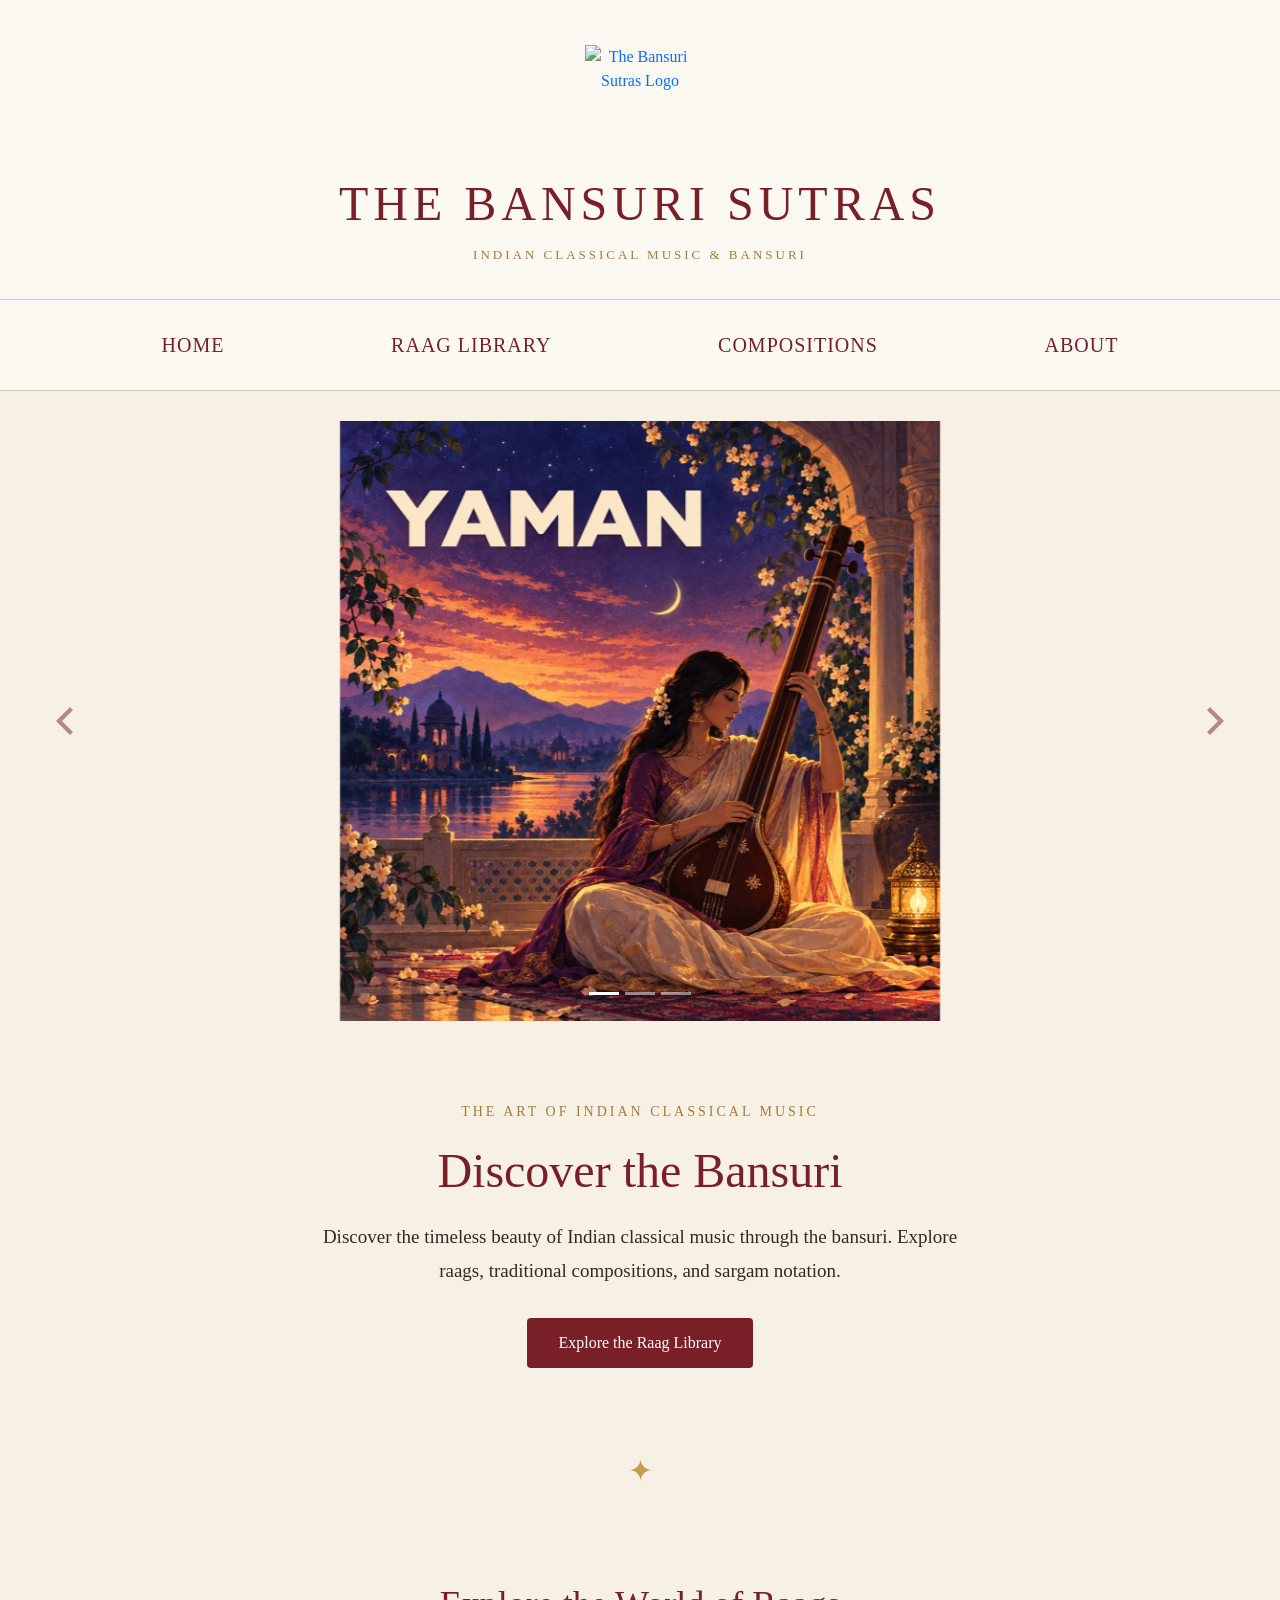
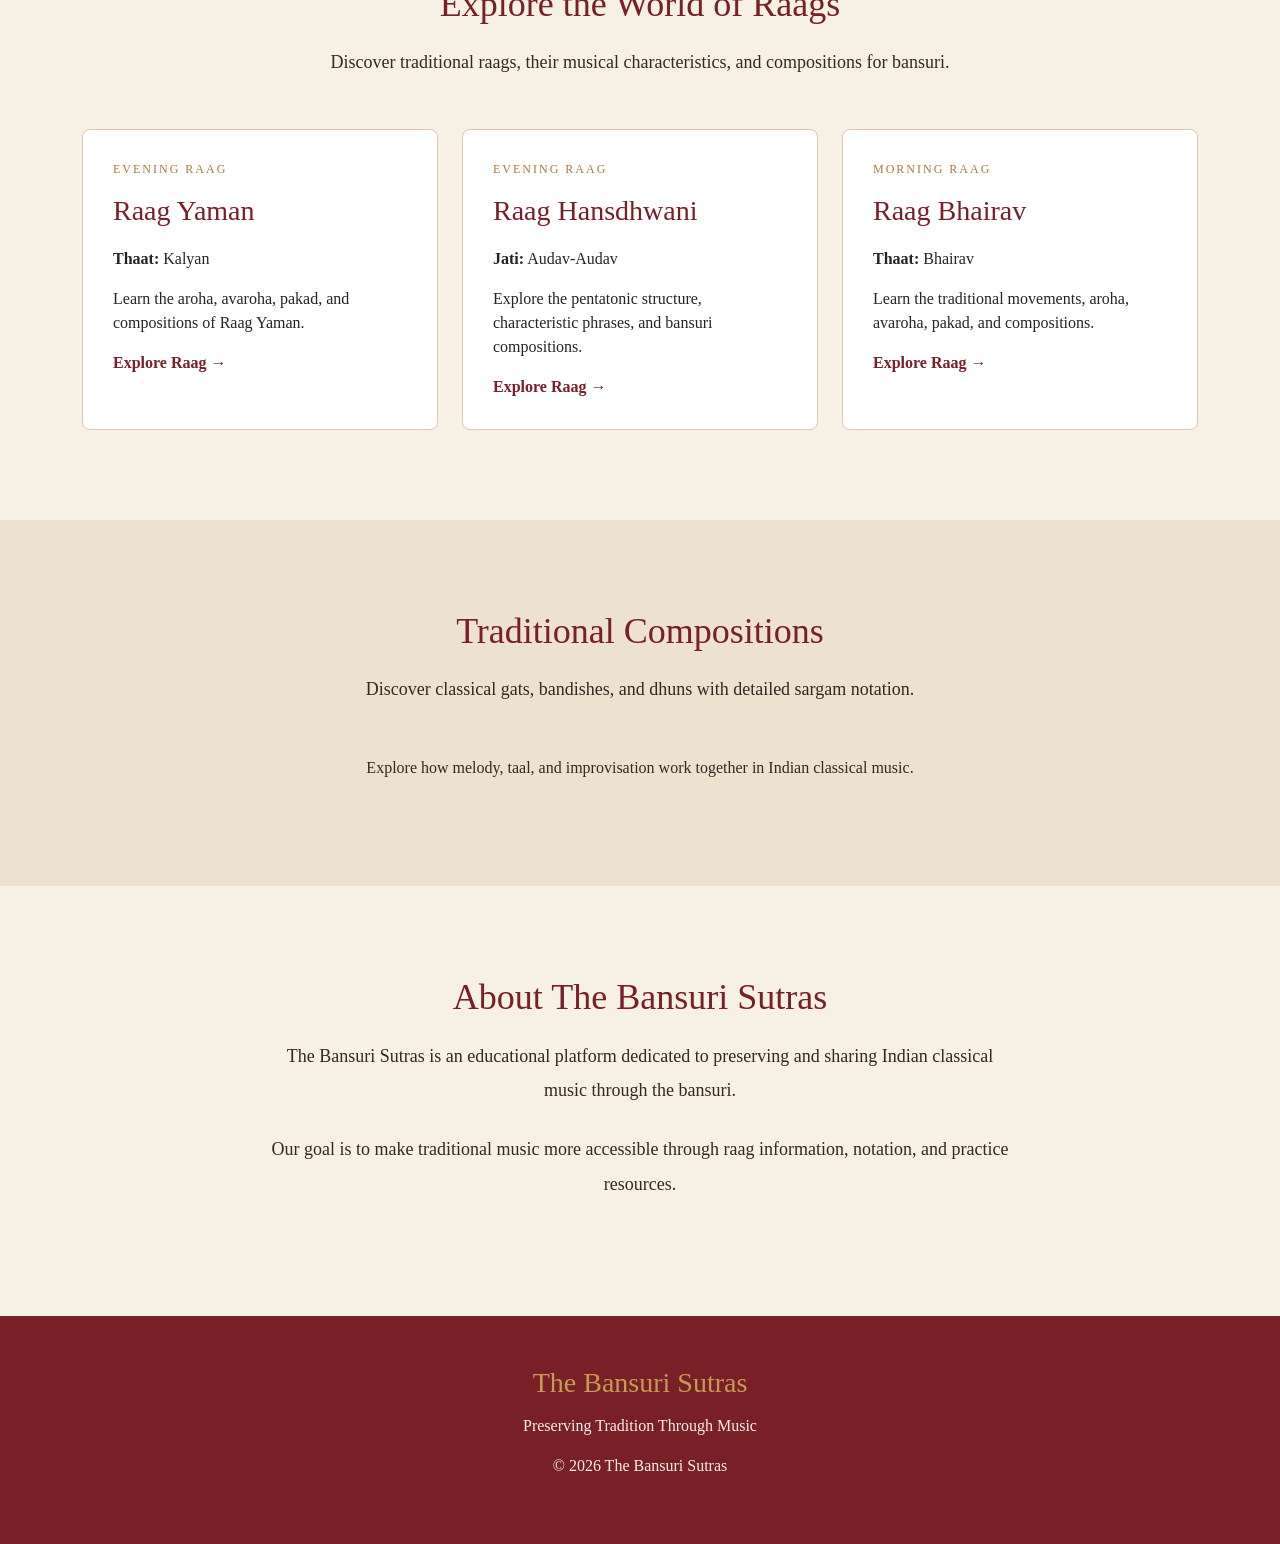
==== index.html @ 4a606ad9 "Add files via upload" ====
<!DOCTYPE html>
<html lang="en">

<head>
    <meta charset="UTF-8">

    <!-- Makes the website responsive on phones -->
    <meta name="viewport" content="width=device-width, initial-scale=1.0">

    <title>The Bansuri Sutras</title>

    <!-- Bootstrap CSS -->
    <link href="https://cdn.jsdelivr.net/npm/bootstrap@5.3.3/dist/css/bootstrap.min.css" rel="stylesheet">

    <!-- Custom CSS -->
    <link rel="stylesheet" href="style.css">
</head>

<body>

    <!-- Website Header -->
    <header class="site-header">

        <div class="header-branding">

            <a href="index.html" class="brand-home-link">

                <img src="Images/logo.png"
                     alt="The Bansuri Sutras Logo"
                     class="site-logo">

                <h1>The Bansuri Sutras</h1>

            </a>

            <p>INDIAN CLASSICAL MUSIC & BANSURI</p>

        </div>

        <!-- Navigation Menu -->
        <nav class="main-navigation" aria-label="Main navigation">

            <a href="#home">Home</a>
            <a href="#raags">Raag Library</a>
            <a href="#compositions">Compositions</a>
            <a href="#about">About</a>

        </nav>

    </header>

    <main>

        <!-- Homepage Slideshow -->
        <section id="home">

            <div id="bansuriCarousel"
                 class="carousel slide carousel-fade"
                 data-bs-ride="carousel"
                 data-bs-interval="5000"
                 data-bs-touch="true">

                <div class="carousel-inner">

                    <!-- Slide 1: Raag Yaman -->
                    <div class="carousel-item active">

                        <a href="Raags/Yaman.html">

                            <img src="Images/Bansuri2.jpg"
                                 class="d-block w-100 carousel-image"
                                 alt="Explore Raag Yaman">

                        </a>

                    </div>

                    <!-- Slide 2: Raag Hansdhwani -->
                    <div class="carousel-item">

                        <a href="Raags/Hansdhwani.html">

                            <img src="Images/Bansuri3.jpg"
                                 class="d-block w-100 carousel-image"
                                 alt="Explore Raag Hansdhwani">

                        </a>

                    </div>

                    <!-- Slide 3: Raag Bhairav -->
                    <div class="carousel-item">

                        <a href="Raags/Bhairav.html">

                            <img src="Images/Bansuri4.jpg"
                                 class="d-block w-100 carousel-image"
                                 alt="Explore Raag Bhairav">

                        </a>

                    </div>

                </div>

                <!-- Previous Slide Button -->
                <button class="carousel-control-prev"
                        type="button"
                        data-bs-target="#bansuriCarousel"
                        data-bs-slide="prev">

                    <span class="carousel-control-prev-icon"
                          aria-hidden="true"></span>

                    <span class="visually-hidden">Previous</span>

                </button>

                <!-- Next Slide Button -->
                <button class="carousel-control-next"
                        type="button"
                        data-bs-target="#bansuriCarousel"
                        data-bs-slide="next">

                    <span class="carousel-control-next-icon"
                          aria-hidden="true"></span>

                    <span class="visually-hidden">Next</span>

                </button>

                <!-- Slide Indicators -->
                <div class="carousel-indicators">

                    <button type="button"
                            data-bs-target="#bansuriCarousel"
                            data-bs-slide-to="0"
                            class="active"
                            aria-current="true"
                            aria-label="Raag Yaman">
                    </button>

                    <button type="button"
                            data-bs-target="#bansuriCarousel"
                            data-bs-slide-to="1"
                            aria-label="Raag Hansdhwani">
                    </button>

                    <button type="button"
                            data-bs-target="#bansuriCarousel"
                            data-bs-slide-to="2"
                            aria-label="Raag Bhairav">
                    </button>

                </div>

            </div>

            <!-- Homepage Introduction -->
            <div class="container text-center hero-introduction">

                <p class="hero-subtitle">
                    THE ART OF INDIAN CLASSICAL MUSIC
                </p>

                <h2 class="hero-heading">
                    Discover the Bansuri
                </h2>

                <p class="hero-description">
                    Discover the timeless beauty of Indian
                    classical music through the bansuri.
                    Explore raags, traditional compositions,
                    and sargam notation.
                </p>

                <a href="#raags" class="btn btn-maroon">
                    Explore the Raag Library
                </a>

            </div>

        </section>

        <!-- Decorative Divider -->
        <div class="decorative-divider">✦</div>

        <!-- Raag Library -->
        <section id="raags" class="container section-spacing">

            <h2 class="section-title">
                Explore the World of Raags
            </h2>

            <p class="section-description">
                Discover traditional raags, their musical
                characteristics, and compositions for bansuri.
            </p>

            <div class="row g-4">

                <!-- Raag Yaman -->
                <div class="col-12 col-md-4">

                    <div class="card raag-card h-100">

                        <div class="card-body">

                            <p class="raag-label">EVENING RAAG</p>

                            <h3>Raag Yaman</h3>

                            <p><strong>Thaat:</strong> Kalyan</p>

                            <p>
                                Learn the aroha, avaroha,
                                pakad, and compositions
                                of Raag Yaman.
                            </p>

                            <a href="Raags/Yaman.html" class="raag-link">
                                Explore Raag →
                            </a>

                        </div>

                    </div>

                </div>

                <!-- Raag Hansdhwani -->
                <div class="col-12 col-md-4">

                    <div class="card raag-card h-100">

                        <div class="card-body">

                            <p class="raag-label">EVENING RAAG</p>

                            <h3>Raag Hansdhwani</h3>

                            <p><strong>Jati:</strong> Audav-Audav</p>

                            <p>
                                Explore the pentatonic structure,
                                characteristic phrases,
                                and bansuri compositions.
                            </p>

                            <a href="Raags/Hansdhwani.html" class="raag-link">
                                Explore Raag →
                            </a>

                        </div>

                    </div>

                </div>

                <!-- Raag Bhairav -->
                <div class="col-12 col-md-4">

                    <div class="card raag-card h-100">

                        <div class="card-body">

                            <p class="raag-label">MORNING RAAG</p>

                            <h3>Raag Bhairav</h3>

                            <p><strong>Thaat:</strong> Bhairav</p>

                            <p>
                                Learn the traditional movements,
                                aroha, avaroha, pakad,
                                and compositions.
                            </p>

                            <a href="Raags/Bhairav.html" class="raag-link">
                                Explore Raag →
                            </a>

                        </div>

                    </div>

                </div>

            </div>

        </section>

        <!-- Compositions Section -->
        <section id="compositions" class="compositions-section">

            <div class="container text-center">

                <h2 class="section-title">
                    Traditional Compositions
                </h2>

                <p class="section-description">
                    Discover classical gats, bandishes,
                    and dhuns with detailed sargam notation.
                </p>

                <p>
                    Explore how melody, taal, and improvisation
                    work together in Indian classical music.
                </p>

            </div>

        </section>

        <!-- About Section -->
        <section id="about"
                 class="container section-spacing text-center">

            <h2 class="section-title">
                About The Bansuri Sutras
            </h2>

            <p class="about-text">
                The Bansuri Sutras is an educational platform
                dedicated to preserving and sharing Indian
                classical music through the bansuri.
            </p>

            <p class="about-text">
                Our goal is to make traditional music
                more accessible through raag information,
                notation, and practice resources.
            </p>

        </section>

    </main>

    <!-- Footer -->
    <footer class="text-center">

        <div class="container">

            <h3>The Bansuri Sutras</h3>

            <p>Preserving Tradition Through Music</p>

            <p>&copy; 2026 The Bansuri Sutras</p>

        </div>

    </footer>

    <!-- Bootstrap JavaScript -->
    <script src="https://cdn.jsdelivr.net/npm/bootstrap@5.3.3/dist/js/bootstrap.bundle.min.js"></script>

    <!-- Custom JavaScript -->
    <script src="script.js"></script>

</body>
</html>
---- style.css ----
/* ==============================
   1. General Website Styling
============================== */

* {
    box-sizing: border-box;
}

html {
    scroll-behavior: smooth;
}

body {
    background-color: #F7F0E4;
    color: #332923;
    font-family: Georgia, serif;
    margin: 0;
    overflow-wrap: break-word;
}

/* Responsive Images */

img {
    max-width: 100%;
    height: auto;
}

/* ==============================
   2. Website Header
============================== */

.site-header {
    background-color: #FCF9F3;
    text-align: center;
}

.header-branding {
    padding: 45px 20px 35px;
}

/* Website Logo */

.site-logo {
    width: 110px;
    height: 110px;
    object-fit: contain;
    display: block;
    margin: 0 auto 20px;
}

/* Website Title */

.header-branding h1 {
    color: #781F28;
    font-family: Georgia, serif;
    font-size: 48px;
    font-weight: normal;
    letter-spacing: 5px;
    text-transform: uppercase;
    margin-bottom: 12px;
}

/* Subtitle */

.header-branding p {
    color: #A77A3B;
    font-size: 13px;
    letter-spacing: 3px;
    margin-bottom: 0;
}

/* Clickable Website Title */

.brand-home-link {
    text-decoration: none;
}

.brand-home-link h1 {
    color: #781F28;
}

.brand-home-link:hover h1 {
    color: #A77A3B;
}

/* ==============================
   3. Navigation Menu
============================== */

.main-navigation {
    display: flex;
    justify-content: space-evenly;
    align-items: center;
    flex-wrap: wrap;
    gap: 8px;

    padding: 22px 15px;

    border-top: 1px solid #D9C8AC;
    border-bottom: 1px solid #D9C8AC;

    background-color: #FCF9F3;
}

.main-navigation a {
    color: #781F28;
    text-decoration: none;
    text-transform: uppercase;
    font-family: Georgia, serif;
    font-size: 20px;
    letter-spacing: 1px;
    padding: 8px 12px;
}

.main-navigation a:hover {
    color: #B88746;
}

/* ==============================
   4. Homepage Slideshow
============================== */

#home {
    width: 100%;
    padding-top: 30px;
}

#bansuriCarousel {
    background-color: #F7F0E4;
}

/* Slideshow Images */

.carousel-image {
    display: block;
    width: 100%;
    height: 600px;
    object-fit: contain;
    object-position: center;
}

/* Clickable Slides */

.carousel-item a {
    display: block;
    cursor: pointer;
}

/* Slideshow Arrows */

.carousel-control-prev,
.carousel-control-next {
    width: 10%;
}

/* ==============================
   5. Homepage Introduction
============================== */

.hero-introduction {
    padding: 80px 20px;
}

.hero-subtitle {
    color: #A77A3B;
    font-size: 14px;
    letter-spacing: 3px;
}

.hero-heading {
    color: #781F28;
    font-size: 48px;
    margin: 20px 0;
}

.hero-description {
    max-width: 650px;
    margin: 0 auto 30px;
    font-size: 19px;
    line-height: 1.8;
}

/* ==============================
   6. Buttons
============================== */

.btn-maroon {
    background-color: #781F28;
    color: white;
    padding: 12px 30px;
    border-radius: 4px;
    text-decoration: none;
}

.btn-maroon:hover {
    background-color: #591720;
    color: white;
}

/* ==============================
   7. Decorative Divider
============================== */

.decorative-divider {
    text-align: center;
    color: #C69A52;
    font-size: 30px;
}

/* ==============================
   8. General Sections
============================== */

.section-spacing {
    padding-top: 90px;
    padding-bottom: 90px;
}

.section-title {
    text-align: center;
    color: #781F28;
    font-size: 36px;
    margin-bottom: 20px;
}

.section-description {
    text-align: center;
    max-width: 700px;
    margin: 0 auto 50px;
    font-size: 18px;
    line-height: 1.8;
}

/* ==============================
   9. Raag Library Cards
============================== */

.raag-card {
    background-color: #FFFFFF;
    border: 1px solid #D9C8AC;
    border-radius: 8px;
    transition: transform 0.3s;
}

.raag-card:hover {
    transform: translateY(-5px);
}

.raag-card .card-body {
    padding: 30px;
}

.raag-card h3 {
    color: #781F28;
    margin-bottom: 20px;
}

.raag-label {
    color: #A77A3B;
    font-size: 12px;
    letter-spacing: 2px;
}

.raag-link {
    color: #781F28;
    font-weight: bold;
    text-decoration: none;
}

.raag-link:hover {
    color: #A77A3B;
}

/* ==============================
   10. Individual Raag Pages
============================== */

.raag-details {
    max-width: 1000px;
    margin: 0 auto;
    padding: 0;
    background-color: transparent;
    border: none;
    border-radius: 0;
}

.raag-details h2 {
    color: #781F28;
    font-size: 25px;
    margin-top: 30px;
    margin-bottom: 15px;
}

.raag-details h2:first-child {
    margin-top: 0;
}

.raag-details p {
    font-size: 18px;
    line-height: 1.8;
}

/* ==============================
   11. Raag Notation Images
============================== */

.raag-page {
    display: block;
    width: 100%;
    height: auto;
    margin: 0;
    padding: 0;
}

/* ==============================
   12. Compositions Section
============================== */

.compositions-section {
    background-color: #EDE1CF;
    padding: 90px 20px;
}

/* ==============================
   13. About Section
============================== */

.about-text {
    max-width: 750px;
    margin: 0 auto 25px;
    font-size: 18px;
    line-height: 1.9;
}

/* ==============================
   14. Footer
============================== */

footer {
    background-color: #781F28;
    color: #F7F0E4;
    padding: 50px 20px;
}

footer h3 {
    color: #C69A52;
    margin-bottom: 15px;
}

/* ==============================
   15. Tablet and Mobile Screens
============================== */

@media (max-width: 768px) {

    /* Header */

    .header-branding {
        padding: 25px 15px;
    }

    .site-logo {
        width: 75px;
        height: 75px;
        margin-bottom: 15px;
    }

    .header-branding h1 {
        font-size: 27px;
        letter-spacing: 2px;
        line-height: 1.3;
    }

    .header-branding p {
        font-size: 10px;
        letter-spacing: 1.5px;
    }

    /* Navigation */

    .main-navigation {
        justify-content: center;
        gap: 8px;
        padding: 15px 10px;
    }

    .main-navigation a {
        font-size: 13px;
        padding: 8px 10px;
        white-space: nowrap;
    }

    /* Slideshow */

    #home {
        padding-top: 15px;
    }

    .carousel-image {
        height: 350px;
        object-fit: contain;
    }

    /* Introduction */

    .hero-introduction {
        padding: 45px 20px;
    }

    .hero-heading {
        font-size: 32px;
        line-height: 1.3;
    }

    .hero-subtitle {
        font-size: 11px;
        letter-spacing: 1.5px;
    }

    .hero-description {
        font-size: 16px;
        line-height: 1.7;
    }

    /* General Sections */

    .section-spacing {
        padding-top: 50px;
        padding-bottom: 50px;
    }

    .section-title {
        font-size: 28px;
    }

    .section-description {
        font-size: 16px;
        margin-bottom: 30px;
    }

    /* Raag Cards */

    .raag-card {
        margin-bottom: 10px;
    }

    .raag-card .card-body {
        padding: 25px;
    }

    /* Raag Pages */

    .raag-details {
        width: 100%;
        max-width: 100%;
        padding: 0;
    }

    .raag-page {
        width: 100%;
        height: auto;
    }

    /* Compositions */

    .compositions-section {
        padding: 50px 20px;
    }

    /* About */

    .about-text {
        font-size: 16px;
        line-height: 1.8;
    }

    /* Footer */

    footer {
        padding: 35px 15px;
    }

    footer h3 {
        font-size: 22px;
    }
}

/* ==============================
   16. Small Mobile Phones
============================== */

@media (max-width: 480px) {

    /* Website Title */

    .header-branding h1 {
        font-size: 23px;
        letter-spacing: 1px;
    }

    /* Navigation */

    .main-navigation {
        gap: 4px;
    }

    .main-navigation a {
        font-size: 12px;
        padding: 8px;
    }

    /* Slideshow */

    .carousel-image {
        height: 260px;
    }

    .carousel-control-prev,
    .carousel-control-next {
        width: 12%;
    }

    /* Introduction */

    .hero-heading {
        font-size: 27px;
    }

    /* Section Titles */

    .section-title {
        font-size: 25px;
    }

    /* Raag Content */

    .raag-details h2 {
        font-size: 22px;
    }

    .raag-details p {
        font-size: 16px;
    }
}

/* Exact Maroon Slideshow Arrows */

.carousel-control-prev-icon {
    background-image: url("data:image/svg+xml,%3Csvg xmlns='http://www.w3.org/2000/svg' viewBox='0 0 16 16'%3E%3Cpath fill='%23781F28' d='M11 1 4 8l7 7 1.5-1.5L7 8l5.5-5.5z'/%3E%3C/svg%3E");
}

.carousel-control-next-icon {
    background-image: url("data:image/svg+xml,%3Csvg xmlns='http://www.w3.org/2000/svg' viewBox='0 0 16 16'%3E%3Cpath fill='%23781F28' d='m5 1 7 7-7 7-1.5-1.5L9 8 3.5 2.5z'/%3E%3C/svg%3E");
}
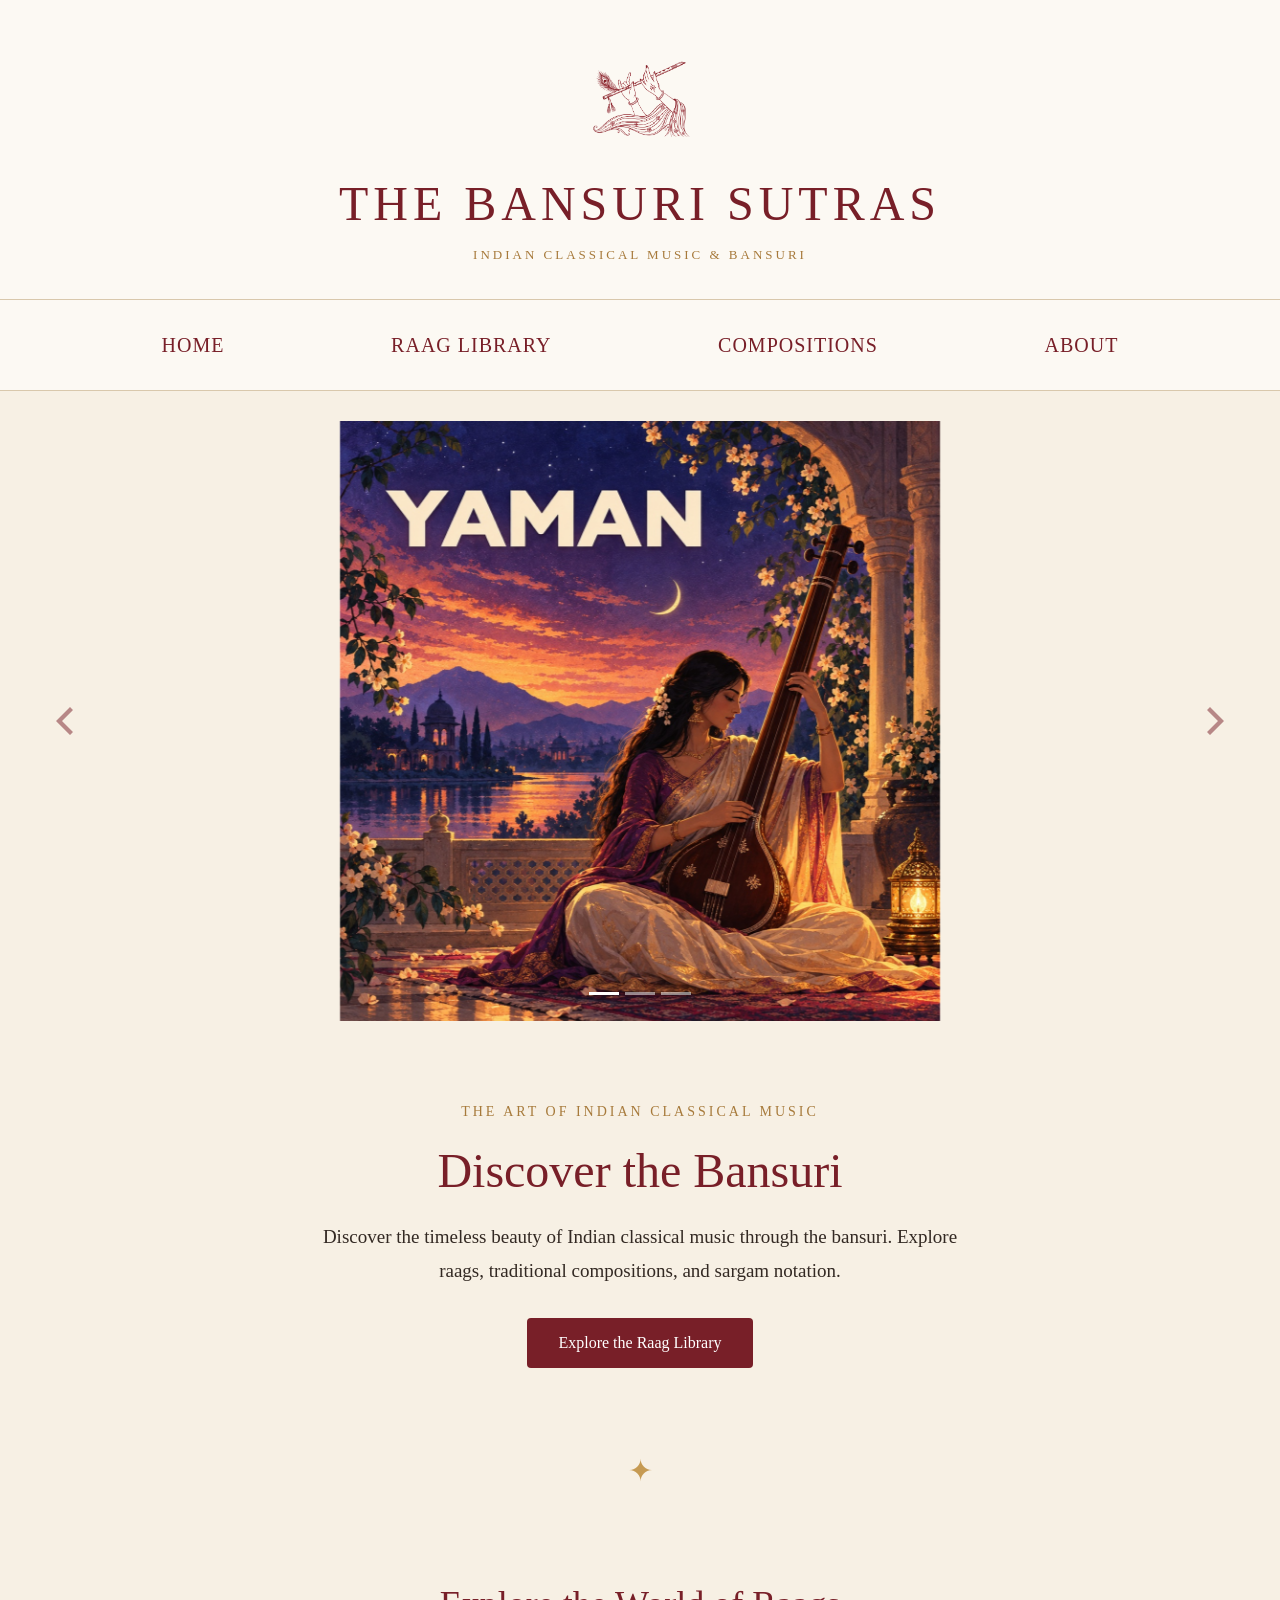
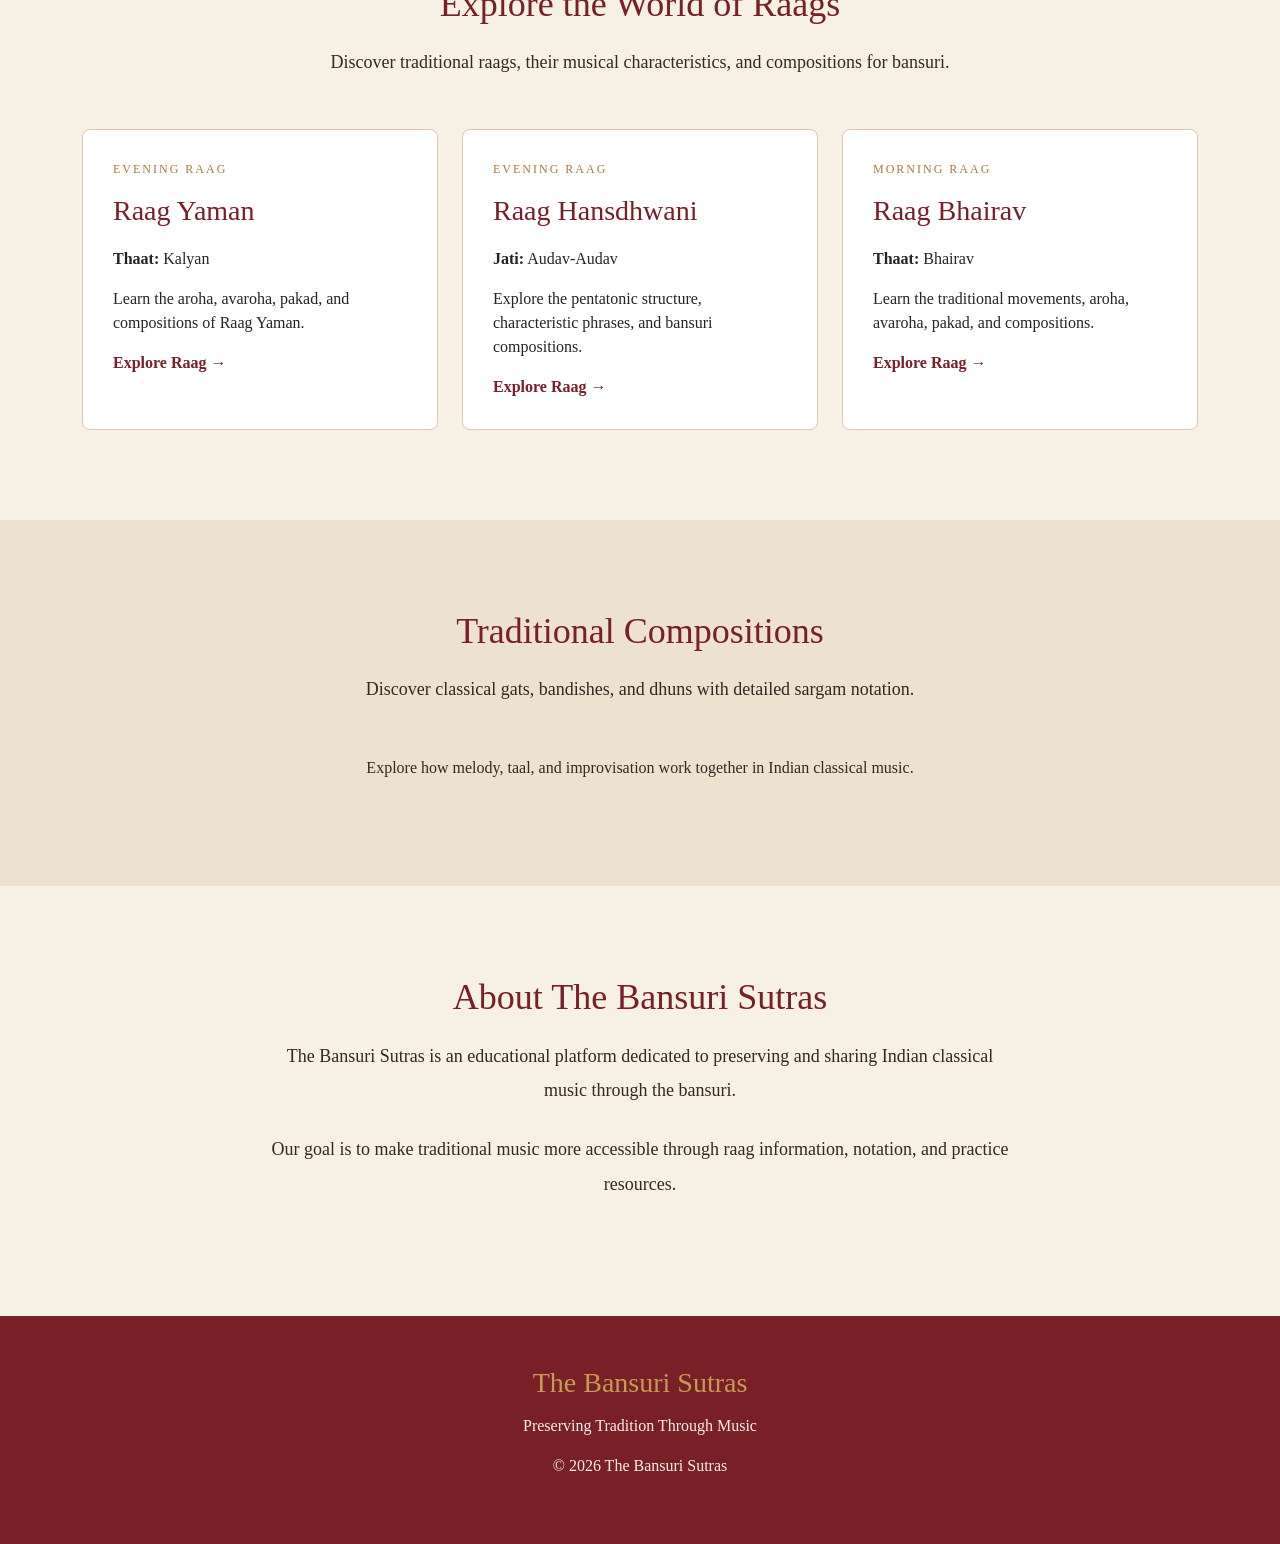
==== commit 1e0a1894: "Add files via upload" ====
--- a/index.html
+++ b/index.html
@@ -26,7 +26,7 @@
 
             <a href="index.html" class="brand-home-link">
 
-                <img src="Images/logo.png"
+                <img src="Images/Logo.png"
                      alt="The Bansuri Sutras Logo"
                      class="site-logo">
 
